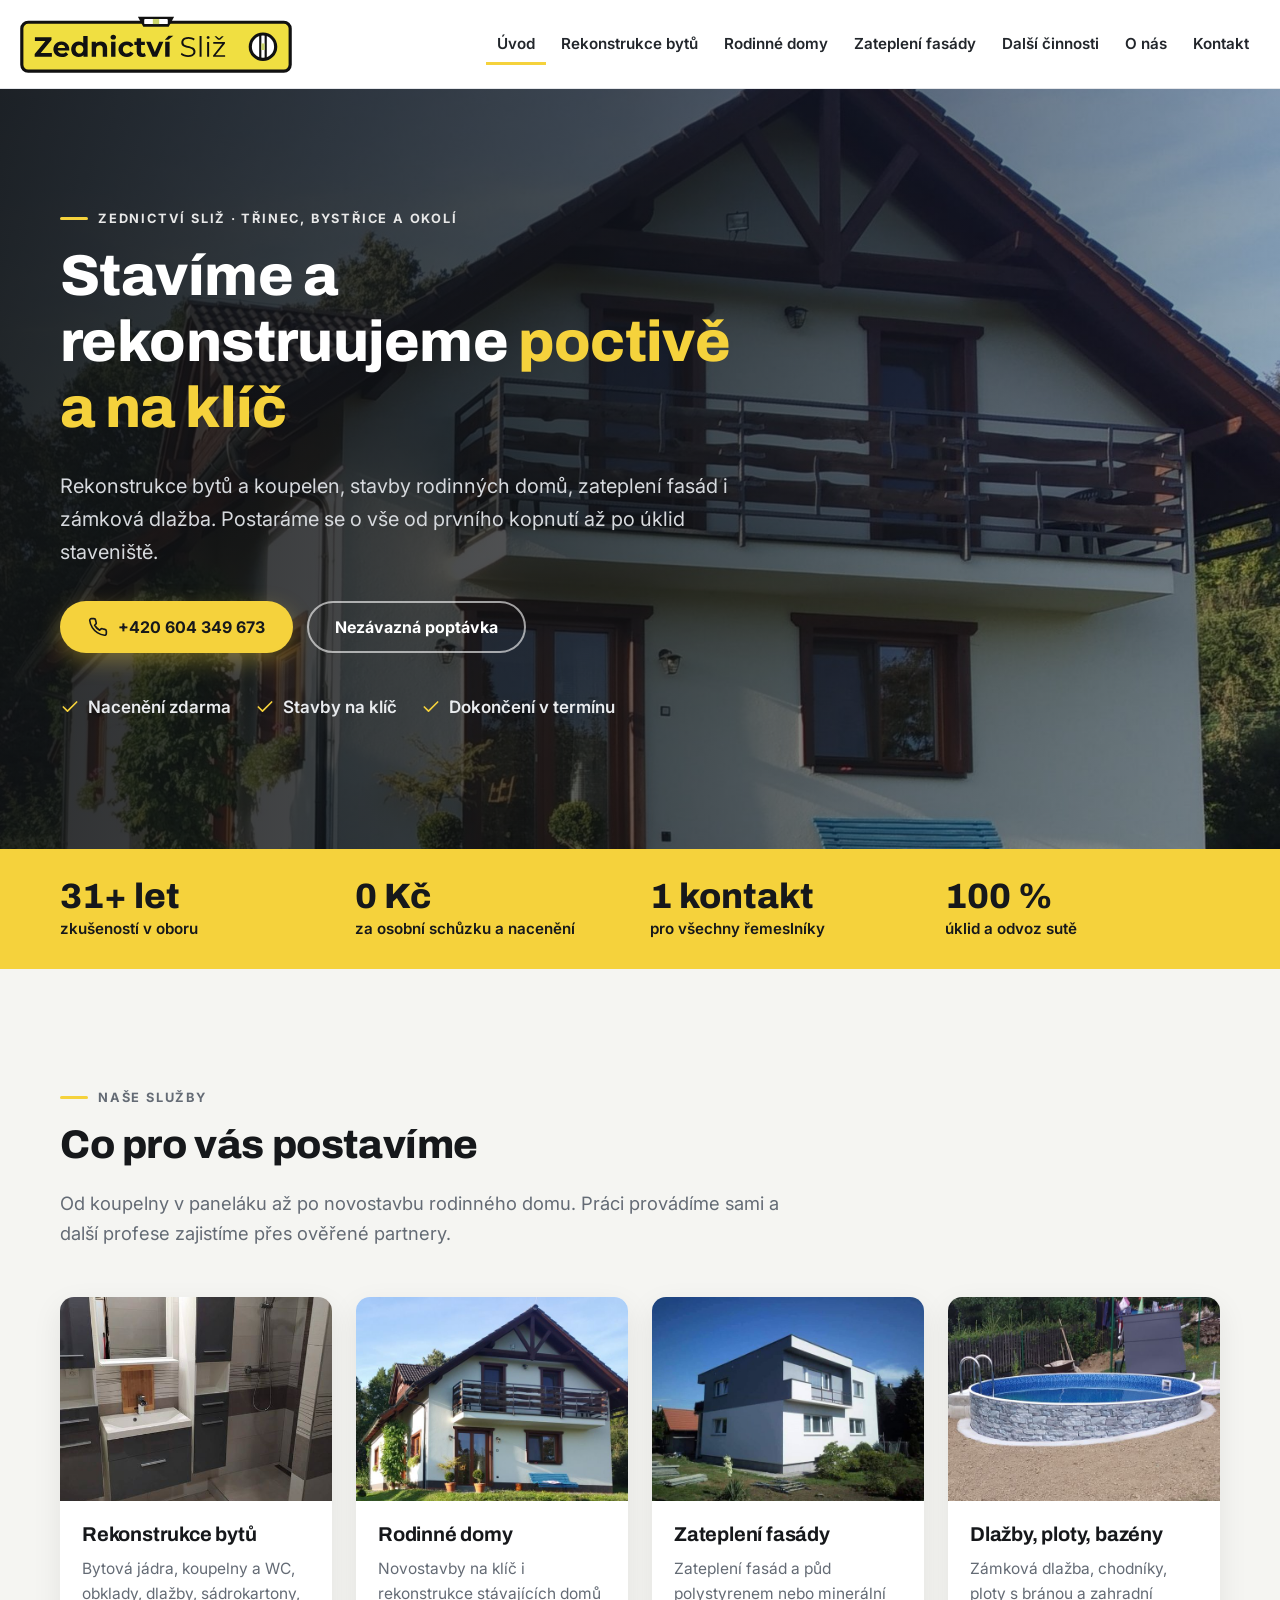
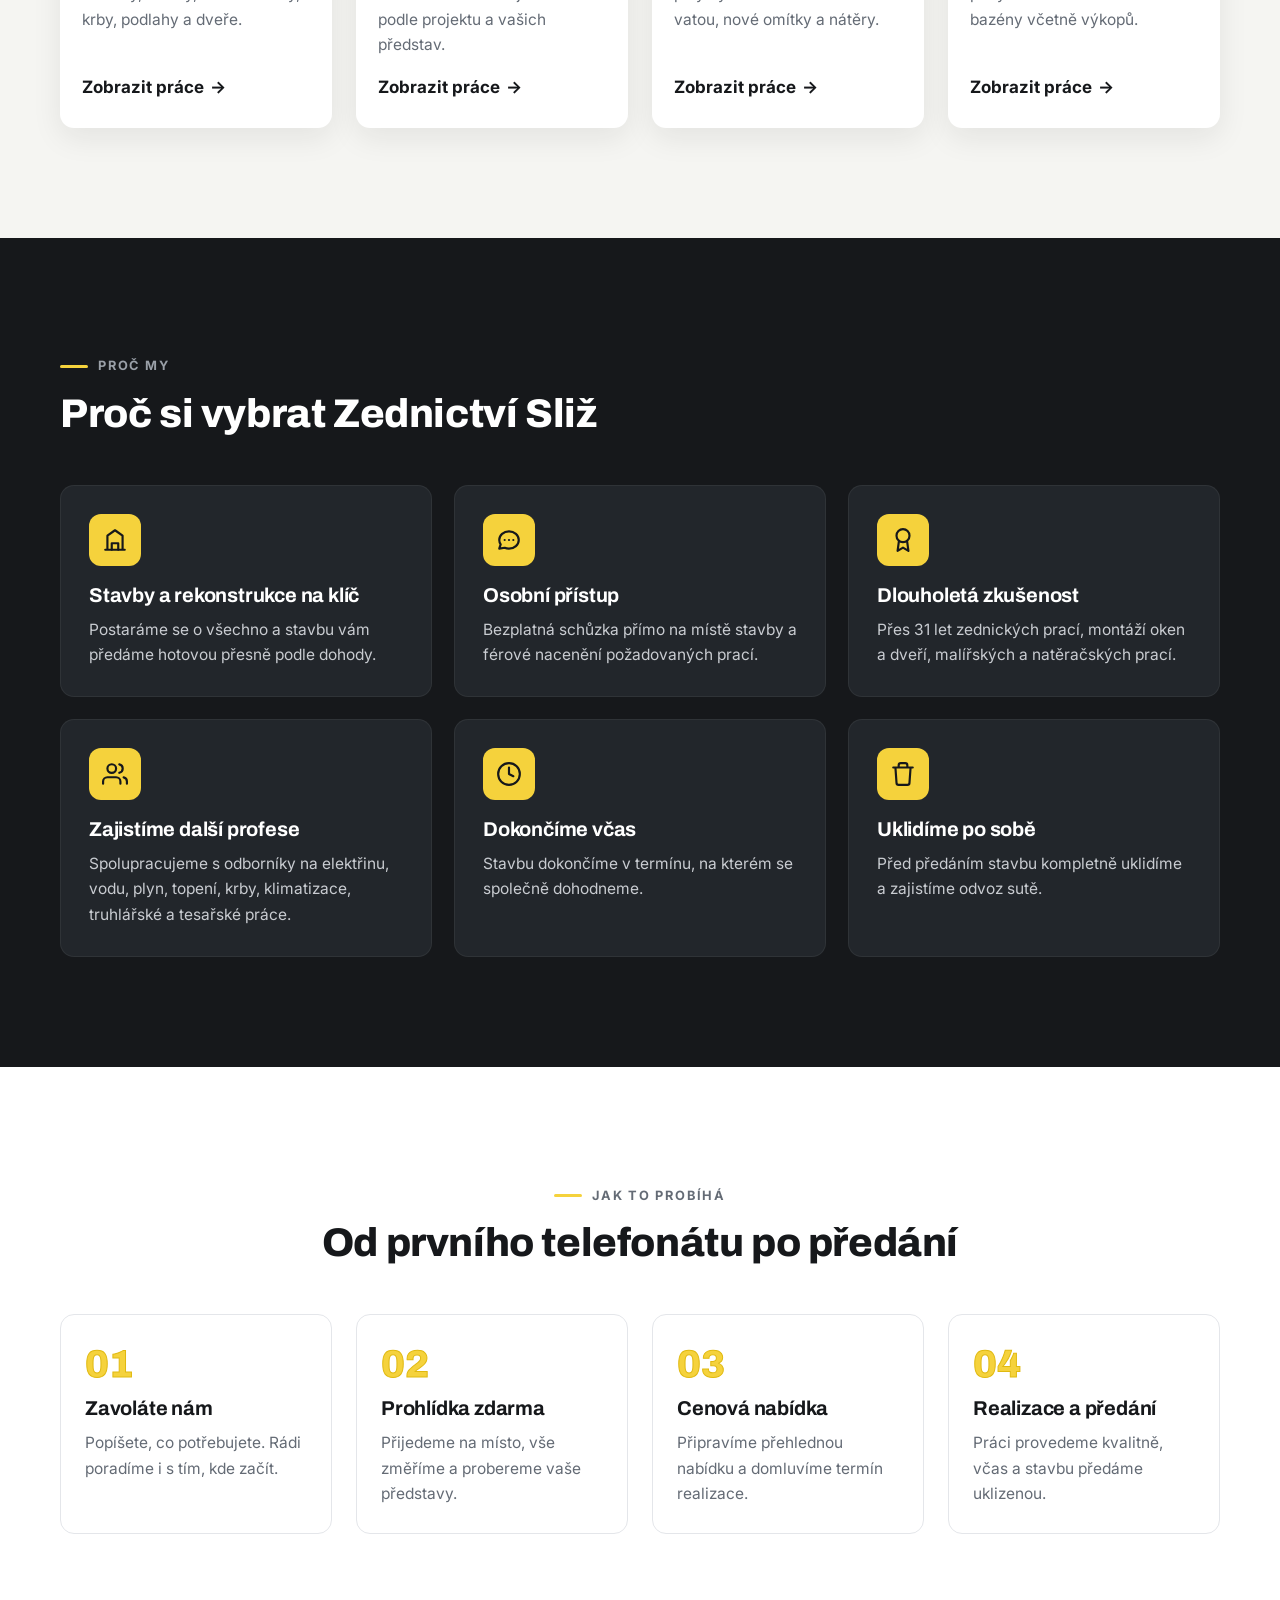
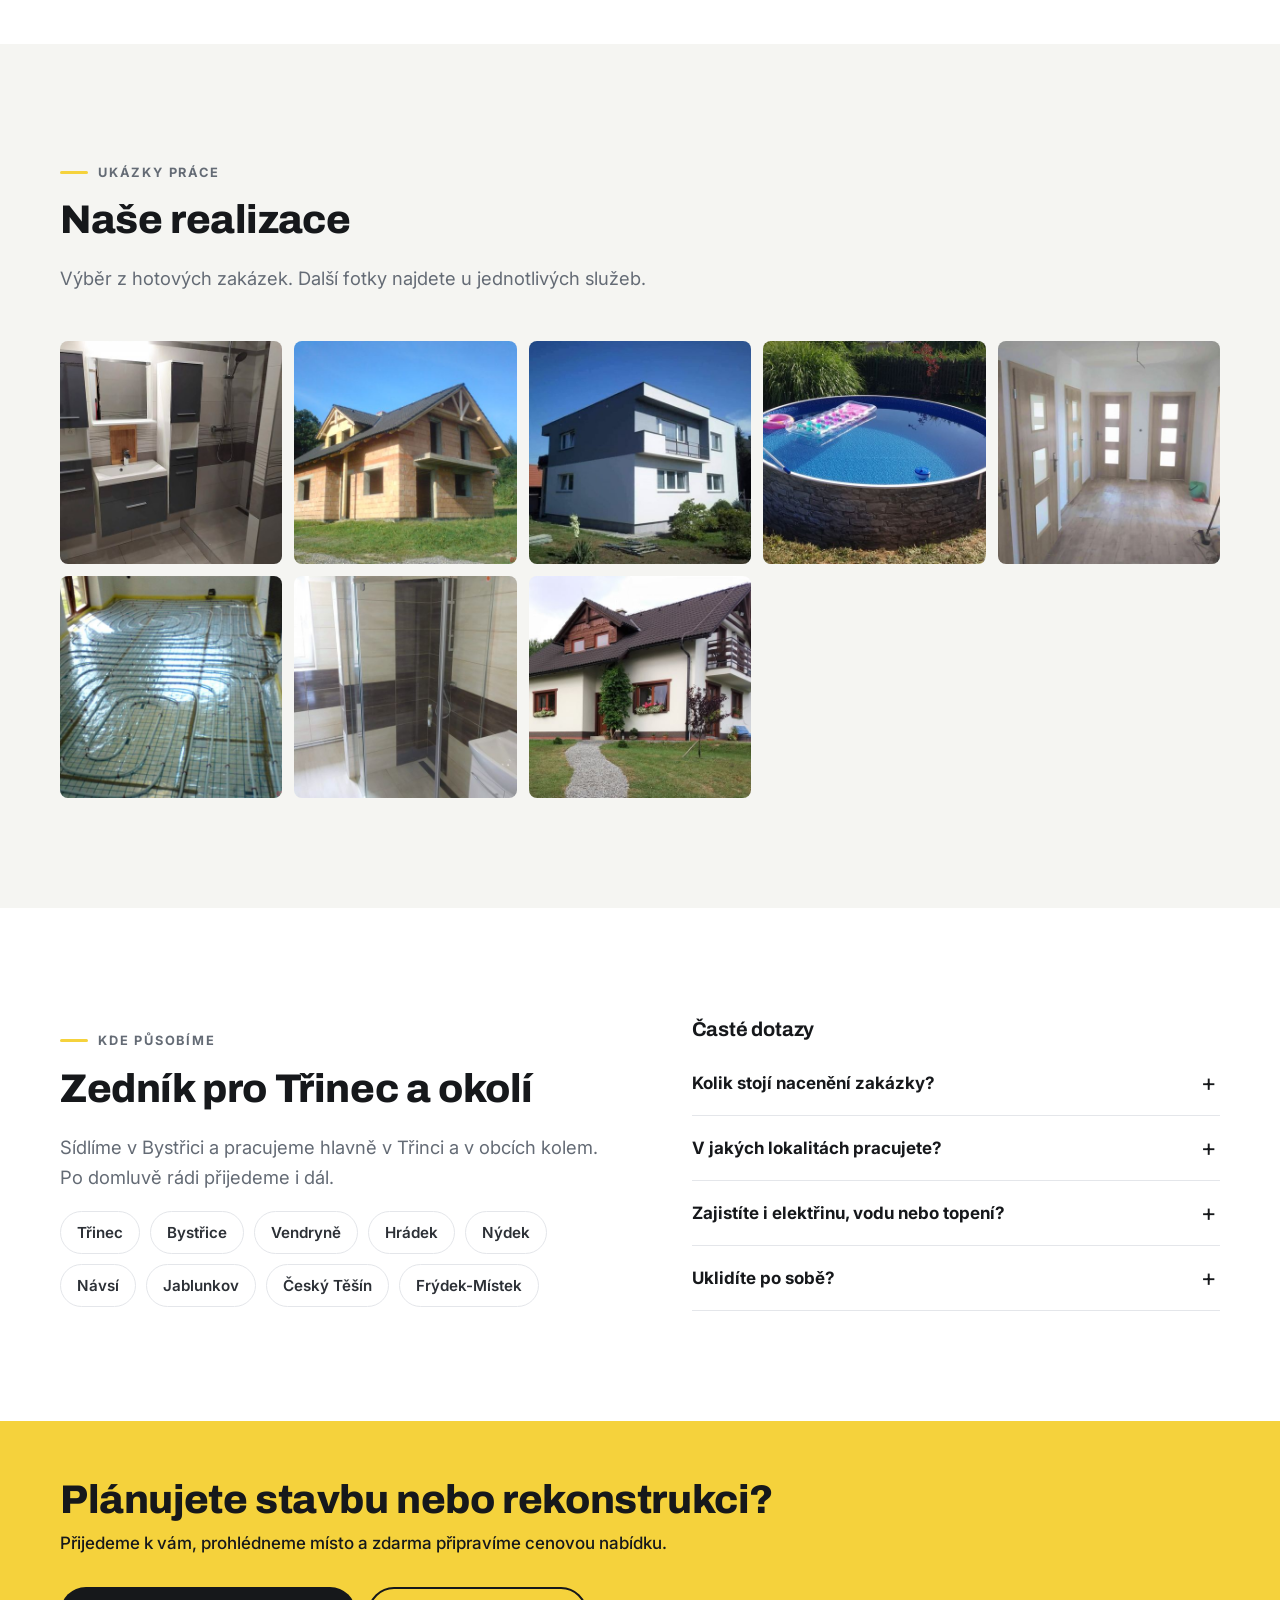
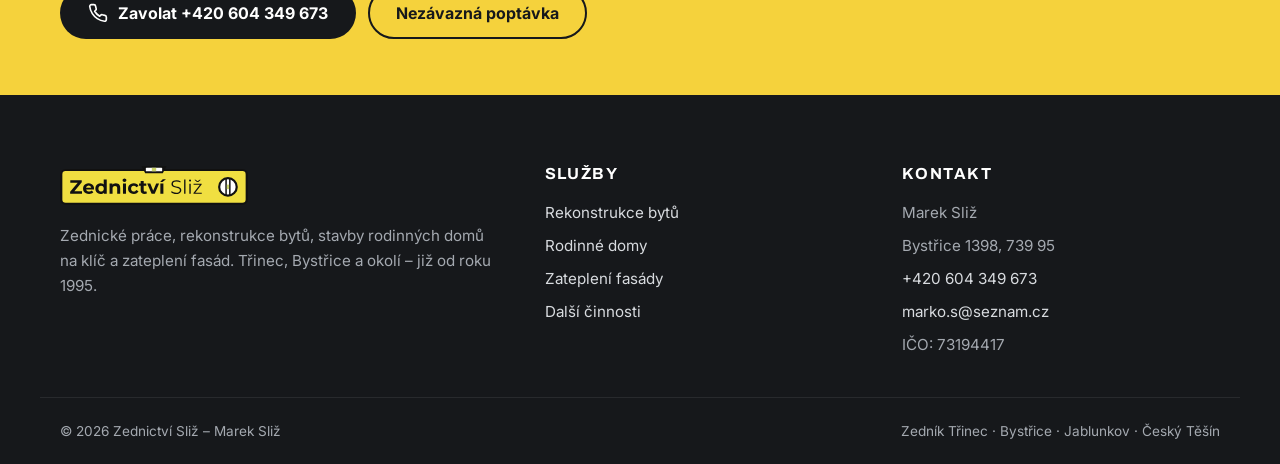
==== index.html @ ca290277 "Nový web Zednictví Sliž" ====
<!doctype html>
<html lang="cs" class="no-js">
<head>
  <meta charset="utf-8">
  <meta name="viewport" content="width=device-width, initial-scale=1">
  <title>Zedník Třinec – rekonstrukce bytů, domy na klíč, zateplení | Zednictví Sliž</title>
  <meta name="description" content="Zednictví Sliž z Bystřice – zednické práce, rekonstrukce bytů a koupelen, stavby rodinných domů na klíč a zateplení fasád v Třinci a okolí. Přes 30 let praxe, nacenění zdarma.">
  <link rel="canonical" href="https://www.zedniktrinec.cz/">
  <meta name="theme-color" content="#16181b">

  <meta property="og:type" content="website">
  <meta property="og:locale" content="cs_CZ">
  <meta property="og:site_name" content="Zednictví Sliž">
  <meta property="og:title" content="Zedník Třinec – rekonstrukce bytů, domy na klíč, zateplení | Zednictví Sliž">
  <meta property="og:description" content="Zednictví Sliž z Bystřice – zednické práce, rekonstrukce bytů a koupelen, stavby rodinných domů na klíč a zateplení fasád v Třinci a okolí. Přes 30 let praxe, nacenění zdarma.">
  <meta property="og:url" content="https://www.zedniktrinec.cz/">
  <meta property="og:image" content="https://www.zedniktrinec.cz/img/og-image.jpg">
  <meta name="twitter:card" content="summary_large_image">

  <link rel="icon" href="img/favicon.svg" type="image/svg+xml">
  <link rel="apple-touch-icon" href="img/apple-touch-icon.png">
  <link rel="preconnect" href="https://fonts.googleapis.com">
  <link rel="preconnect" href="https://fonts.gstatic.com" crossorigin>
  <link rel="stylesheet" href="https://fonts.googleapis.com/css2?family=Archivo:wght@700;800&family=Inter:wght@400;500;600;700&display=swap">
  <link rel="stylesheet" href="css/style.css">
  <script type="application/ld+json">{"@context": "https://schema.org", "@type": "HomeAndConstructionBusiness", "@id": "https://www.zedniktrinec.cz/#firma", "name": "Zednictví Sliž", "description": "Zednické práce, rekonstrukce bytů a koupelen, stavby rodinných domů na klíč a zateplení fasád – Třinec, Bystřice a okolí.", "url": "https://www.zedniktrinec.cz/", "logo": "https://www.zedniktrinec.cz/img/logo.png", "image": "https://www.zedniktrinec.cz/img/og-image.jpg", "telephone": "+420604349673", "email": "marko.s@seznam.cz", "founder": {"@type": "Person", "name": "Marek Sliž"}, "foundingDate": "1995", "taxID": "73194417", "address": {"@type": "PostalAddress", "streetAddress": "Bystřice 1398", "addressLocality": "Bystřice", "postalCode": "739 95", "addressRegion": "Moravskoslezský kraj", "addressCountry": "CZ"}, "areaServed": ["Třinec", "Bystřice", "Vendryně", "Hrádek", "Nýdek", "Návsí", "Jablunkov", "Český Těšín", "Frýdek-Místek"]}</script>
  <script type="application/ld+json">{"@context": "https://schema.org", "@type": "FAQPage", "mainEntity": [{"@type": "Question", "name": "Kolik stojí nacenění zakázky?", "acceptedAnswer": {"@type": "Answer", "text": "Nic. Přijedeme k vám, prohlédneme místo stavby, probereme vaše představy a připravíme cenovou nabídku zdarma a nezávazně."}}, {"@type": "Question", "name": "V jakých lokalitách pracujete?", "acceptedAnswer": {"@type": "Answer", "text": "Nejčastěji v Třinci, Bystřici a okolních obcích – Vendryně, Hrádek, Nýdek, Návsí, Jablunkov, Český Těšín a dále v okrese Frýdek-Místek."}}, {"@type": "Question", "name": "Zajistíte i elektřinu, vodu nebo topení?", "acceptedAnswer": {"@type": "Answer", "text": "Ano. Dlouhodobě spolupracujeme s ověřenými elektrikáři, instalatéry, topenáři, odborníky na krby a klimatizace, truhláři i tesaři, takže se o koordinaci profesí nemusíte starat."}}, {"@type": "Question", "name": "Uklidíte po sobě?", "acceptedAnswer": {"@type": "Answer", "text": "Samozřejmě. Před předáním stavbu kompletně uklidíme a zajistíme odvoz sutě."}}]}</script>
</head><body>
  <a class="skip-link" href="#obsah">Přeskočit na obsah</a>
  <header class="site-header">
    <div class="container header-inner">
      <a class="logo" href="index.html" aria-label="Zednictví Sliž – úvodní stránka">
        <img src="img/logo.svg" alt="Zednictví Sliž" width="300" height="64">
      </a>
      <nav class="nav" id="menu" aria-label="Hlavní menu">
        <a href="index.html" aria-current="page">Úvod</a>
        <a href="rekonstrukce-bytu.html">Rekonstrukce bytů</a>
        <a href="rodinne-domy.html">Rodinné domy</a>
        <a href="zatepleni-fasady.html">Zateplení fasády</a>
        <a href="dalsi-cinnosti.html">Další činnosti</a>
        <a href="o-nas.html">O nás</a>
        <a href="kontakt.html">Kontakt</a>
        <a class="btn btn--primary nav-cta-mobile" href="tel:+420604349673"><svg viewBox="0 0 24 24" fill="none" stroke="currentColor" stroke-width="2" stroke-linecap="round" stroke-linejoin="round" aria-hidden="true"><path d="M22 16.9v3a2 2 0 0 1-2.2 2 19.8 19.8 0 0 1-8.6-3.1 19.5 19.5 0 0 1-6-6A19.8 19.8 0 0 1 2.1 4.2 2 2 0 0 1 4.1 2h3a2 2 0 0 1 2 1.7c.1 1 .4 1.9.7 2.8a2 2 0 0 1-.5 2.1L8 9.9a16 16 0 0 0 6 6l1.3-1.3a2 2 0 0 1 2.1-.4c.9.3 1.8.6 2.8.7a2 2 0 0 1 1.7 2z"/></svg> +420 604 349 673</a>
      </nav>
      <a class="btn btn--primary header-cta" href="tel:+420604349673"><svg viewBox="0 0 24 24" fill="none" stroke="currentColor" stroke-width="2" stroke-linecap="round" stroke-linejoin="round" aria-hidden="true"><path d="M22 16.9v3a2 2 0 0 1-2.2 2 19.8 19.8 0 0 1-8.6-3.1 19.5 19.5 0 0 1-6-6A19.8 19.8 0 0 1 2.1 4.2 2 2 0 0 1 4.1 2h3a2 2 0 0 1 2 1.7c.1 1 .4 1.9.7 2.8a2 2 0 0 1-.5 2.1L8 9.9a16 16 0 0 0 6 6l1.3-1.3a2 2 0 0 1 2.1-.4c.9.3 1.8.6 2.8.7a2 2 0 0 1 1.7 2z"/></svg> +420 604 349 673</a>
      <button class="nav-toggle" aria-label="Otevřít menu" aria-controls="menu" aria-expanded="false"><span></span></button>
    </div>
  </header>
  <main id="obsah">
    <section class="hero">
      <div class="hero__bg"><img src="img/uvod-rodinny-dum.jpg" alt="Rodinný dům postavený Zednictvím Sliž" width="1600" height="1200" fetchpriority="high"></div>
      <div class="hero__content">
        <span class="eyebrow">Zednictví Sliž · Třinec, Bystřice a okolí</span>
        <h1>Stavíme a rekonstruujeme <mark>poctivě a na klíč</mark></h1>
        <p class="lead">Rekonstrukce bytů a koupelen, stavby rodinných domů, zateplení fasád i zámková dlažba. Postaráme se o vše od prvního kopnutí až po úklid staveniště.</p>
        <div class="hero__actions">
          <a class="btn btn--primary" href="tel:+420604349673"><svg viewBox="0 0 24 24" fill="none" stroke="currentColor" stroke-width="2" stroke-linecap="round" stroke-linejoin="round" aria-hidden="true"><path d="M22 16.9v3a2 2 0 0 1-2.2 2 19.8 19.8 0 0 1-8.6-3.1 19.5 19.5 0 0 1-6-6A19.8 19.8 0 0 1 2.1 4.2 2 2 0 0 1 4.1 2h3a2 2 0 0 1 2 1.7c.1 1 .4 1.9.7 2.8a2 2 0 0 1-.5 2.1L8 9.9a16 16 0 0 0 6 6l1.3-1.3a2 2 0 0 1 2.1-.4c.9.3 1.8.6 2.8.7a2 2 0 0 1 1.7 2z"/></svg> +420 604 349 673</a>
          <a class="btn btn--ghost" href="kontakt.html#poptavka">Nezávazná poptávka</a>
        </div>
        <ul class="hero__badges">
          <li><svg viewBox="0 0 24 24" fill="none" stroke="currentColor" stroke-width="2" stroke-linecap="round" stroke-linejoin="round" aria-hidden="true"><path d="M20 6L9 17l-5-5"/></svg> Nacenění zdarma</li>
          <li><svg viewBox="0 0 24 24" fill="none" stroke="currentColor" stroke-width="2" stroke-linecap="round" stroke-linejoin="round" aria-hidden="true"><path d="M20 6L9 17l-5-5"/></svg> Stavby na klíč</li>
          <li><svg viewBox="0 0 24 24" fill="none" stroke="currentColor" stroke-width="2" stroke-linecap="round" stroke-linejoin="round" aria-hidden="true"><path d="M20 6L9 17l-5-5"/></svg> Dokončení v termínu</li>
        </ul>
      </div>
    </section>

    <section class="stats" aria-label="Zednictví Sliž v číslech">
      <div class="container stats__grid">
        <div class="stat"><strong><span data-praxe>31</span>+ let</strong><span>zkušeností v oboru</span></div>
        <div class="stat"><strong>0 Kč</strong><span>za osobní schůzku a nacenění</span></div>
        <div class="stat"><strong>1 kontakt</strong><span>pro všechny řemeslníky</span></div>
        <div class="stat"><strong>100 %</strong><span>úklid a odvoz sutě</span></div>
      </div>
    </section>

    <section class="section section--soft" id="sluzby">
      <div class="container">
        <div class="section-head reveal">
          <span class="eyebrow">Naše služby</span>
          <h2>Co pro vás postavíme</h2>
          <p class="lead">Od koupelny v paneláku až po novostavbu rodinného domu. Práci provádíme sami a další profese zajistíme přes ověřené partnery.</p>
        </div>
        <div class="cards">
          <a class="card reveal" href="rekonstrukce-bytu.html">
            <div class="card__img"><img src="img/nahled/koupelna-wc-04.jpg" alt="Rekonstrukce koupelny s obklady a sprchovým koutem" width="479" height="640" loading="lazy"></div>
            <div class="card__body">
              <h3>Rekonstrukce bytů</h3>
              <p>Bytová jádra, koupelny a WC, obklady, dlažby, sádrokartony, krby, podlahy a dveře.</p>
              <span class="card__link">Zobrazit práce</span>
            </div>
          </a>
          <a class="card reveal" href="rodinne-domy.html">
            <div class="card__img"><img src="img/nahled/hruba-stavba-19.jpg" alt="Hrubá stavba rodinného domu" width="640" height="480" loading="lazy"></div>
            <div class="card__body">
              <h3>Rodinné domy</h3>
              <p>Novostavby na klíč i rekonstrukce stávajících domů podle projektu a vašich představ.</p>
              <span class="card__link">Zobrazit práce</span>
            </div>
          </a>
          <a class="card reveal" href="zatepleni-fasady.html">
            <div class="card__img"><img src="img/nahled/zatepleni-fasady-08.jpg" alt="Zateplený rodinný dům s novou fasádou" width="640" height="480" loading="lazy"></div>
            <div class="card__body">
              <h3>Zateplení fasády</h3>
              <p>Zateplení fasád a půd polystyrenem nebo minerální vatou, nové omítky a nátěry.</p>
              <span class="card__link">Zobrazit práce</span>
            </div>
          </a>
          <a class="card reveal" href="dalsi-cinnosti.html">
            <div class="card__img"><img src="img/nahled/bazen-09.jpg" alt="Zapuštěný zahradní bazén" width="640" height="480" loading="lazy"></div>
            <div class="card__body">
              <h3>Dlažby, ploty, bazény</h3>
              <p>Zámková dlažba, chodníky, ploty s bránou a zahradní bazény včetně výkopů.</p>
              <span class="card__link">Zobrazit práce</span>
            </div>
          </a>
        </div>
      </div>
    </section>

    <section class="section section--dark">
      <div class="container">
        <div class="section-head reveal">
          <span class="eyebrow">Proč my</span>
          <h2>Proč si vybrat Zednictví Sliž</h2>
        </div>
        <div class="features">
          <div class="feature reveal">
            <div class="feature__icon"><svg viewBox="0 0 24 24" fill="none" stroke="currentColor" stroke-width="2" stroke-linecap="round" stroke-linejoin="round" aria-hidden="true"><path d="M3 21h18M5 21V8l7-5 7 5v13"/><path d="M9 21v-6h6v6"/></svg></div>
            <h3>Stavby a rekonstrukce na klíč</h3>
            <p>Postaráme se o všechno a stavbu vám předáme hotovou přesně podle dohody.</p>
          </div>
          <div class="feature reveal">
            <div class="feature__icon"><svg viewBox="0 0 24 24" fill="none" stroke="currentColor" stroke-width="2" stroke-linecap="round" stroke-linejoin="round" aria-hidden="true"><path d="M8 12h.01M12 12h.01M16 12h.01"/><path d="M21 12c0 4.4-4 8-9 8a9.8 9.8 0 0 1-4-.8L3 20l1.3-3.9A7.5 7.5 0 0 1 3 12c0-4.4 4-8 9-8s9 3.6 9 8z"/></svg></div>
            <h3>Osobní přístup</h3>
            <p>Bezplatná schůzka přímo na místě stavby a férové nacenění požadovaných prací.</p>
          </div>
          <div class="feature reveal">
            <div class="feature__icon"><svg viewBox="0 0 24 24" fill="none" stroke="currentColor" stroke-width="2" stroke-linecap="round" stroke-linejoin="round" aria-hidden="true"><circle cx="12" cy="8" r="6"/><path d="M8.2 13.2L7 22l5-3 5 3-1.2-8.8"/></svg></div>
            <h3>Dlouholetá zkušenost</h3>
            <p>Přes <span data-praxe>31</span> let zednických prací, montáží oken a dveří, malířských a natěračských prací.</p>
          </div>
          <div class="feature reveal">
            <div class="feature__icon"><svg viewBox="0 0 24 24" fill="none" stroke="currentColor" stroke-width="2" stroke-linecap="round" stroke-linejoin="round" aria-hidden="true"><path d="M17 21v-2a4 4 0 0 0-4-4H5a4 4 0 0 0-4 4v2"/><circle cx="9" cy="7" r="4"/><path d="M23 21v-2a4 4 0 0 0-3-3.9M16 3.1a4 4 0 0 1 0 7.8"/></svg></div>
            <h3>Zajistíme další profese</h3>
            <p>Spolupracujeme s odborníky na elektřinu, vodu, plyn, topení, krby, klimatizace, truhlářské a tesařské práce.</p>
          </div>
          <div class="feature reveal">
            <div class="feature__icon"><svg viewBox="0 0 24 24" fill="none" stroke="currentColor" stroke-width="2" stroke-linecap="round" stroke-linejoin="round" aria-hidden="true"><circle cx="12" cy="12" r="10"/><path d="M12 6v6l4 2"/></svg></div>
            <h3>Dokončíme včas</h3>
            <p>Stavbu dokončíme v termínu, na kterém se společně dohodneme.</p>
          </div>
          <div class="feature reveal">
            <div class="feature__icon"><svg viewBox="0 0 24 24" fill="none" stroke="currentColor" stroke-width="2" stroke-linecap="round" stroke-linejoin="round" aria-hidden="true"><path d="M3 6h18M8 6V4a2 2 0 0 1 2-2h4a2 2 0 0 1 2 2v2M19 6l-1 14a2 2 0 0 1-2 2H8a2 2 0 0 1-2-2L5 6"/></svg></div>
            <h3>Uklidíme po sobě</h3>
            <p>Před předáním stavbu kompletně uklidíme a zajistíme odvoz sutě.</p>
          </div>
        </div>
      </div>
    </section>

    <section class="section">
      <div class="container">
        <div class="section-head section-head--center reveal">
          <span class="eyebrow">Jak to probíhá</span>
          <h2>Od prvního telefonátu po předání</h2>
        </div>
        <ol class="steps">
          <li class="step reveal"><h3>Zavoláte nám</h3><p>Popíšete, co potřebujete. Rádi poradíme i s tím, kde začít.</p></li>
          <li class="step reveal"><h3>Prohlídka zdarma</h3><p>Přijedeme na místo, vše změříme a probereme vaše představy.</p></li>
          <li class="step reveal"><h3>Cenová nabídka</h3><p>Připravíme přehlednou nabídku a domluvíme termín realizace.</p></li>
          <li class="step reveal"><h3>Realizace a předání</h3><p>Práci provedeme kvalitně, včas a stavbu předáme uklizenou.</p></li>
        </ol>
      </div>
    </section>

    <section class="section section--soft">
      <div class="container">
        <div class="section-head reveal">
          <span class="eyebrow">Ukázky práce</span>
          <h2>Naše realizace</h2>
          <p class="lead">Výběr z hotových zakázek. Další fotky najdete u jednotlivých služeb.</p>
        </div>
        <div class="gallery reveal">
          <a href="img/koupelna-wc-04.jpg"><img src="img/nahled/koupelna-wc-04.jpg" alt="Ukázka realizace Zednictví Sliž – foto 1" width="479" height="640" loading="lazy" decoding="async"></a>
          <a href="img/hruba-stavba-15.jpg"><img src="img/nahled/hruba-stavba-15.jpg" alt="Ukázka realizace Zednictví Sliž – foto 2" width="640" height="480" loading="lazy" decoding="async"></a>
          <a href="img/zatepleni-fasady-08.jpg"><img src="img/nahled/zatepleni-fasady-08.jpg" alt="Ukázka realizace Zednictví Sliž – foto 3" width="640" height="480" loading="lazy" decoding="async"></a>
          <a href="img/bazen-10.jpg"><img src="img/nahled/bazen-10.jpg" alt="Ukázka realizace Zednictví Sliž – foto 4" width="640" height="480" loading="lazy" decoding="async"></a>
          <a href="img/dvere-podlahy-03.jpg"><img src="img/nahled/dvere-podlahy-03.jpg" alt="Ukázka realizace Zednictví Sliž – foto 5" width="480" height="640" loading="lazy" decoding="async"></a>
          <a href="img/interier-03.jpg"><img src="img/nahled/interier-03.jpg" alt="Ukázka realizace Zednictví Sliž – foto 6" width="640" height="480" loading="lazy" decoding="async"></a>
          <a href="img/koupelna-wc-20.jpg"><img src="img/nahled/koupelna-wc-20.jpg" alt="Ukázka realizace Zednictví Sliž – foto 7" width="480" height="640" loading="lazy" decoding="async"></a>
          <a href="img/hruba-stavba-17.jpg"><img src="img/nahled/hruba-stavba-17.jpg" alt="Ukázka realizace Zednictví Sliž – foto 8" width="640" height="480" loading="lazy" decoding="async"></a>
        </div>
      </div>
    </section>

    <section class="section">
      <div class="container split">
        <div class="reveal">
          <span class="eyebrow">Kde působíme</span>
          <h2>Zedník pro Třinec a okolí</h2>
          <p class="lead">Sídlíme v Bystřici a pracujeme hlavně v Třinci a v obcích kolem. Po domluvě rádi přijedeme i dál.</p>
          <ul class="tags">
            <li>Třinec</li><li>Bystřice</li><li>Vendryně</li><li>Hrádek</li><li>Nýdek</li>
            <li>Návsí</li><li>Jablunkov</li><li>Český Těšín</li><li>Frýdek-Místek</li>
          </ul>
        </div>
        <div class="reveal">
          <h3>Časté dotazy</h3>
          <details class="faq reveal">
            <summary>Kolik stojí nacenění zakázky?</summary>
            <p>Nic. Přijedeme k vám, prohlédneme místo stavby, probereme vaše představy a připravíme cenovou nabídku zdarma a nezávazně.</p>
          </details>
          <details class="faq reveal">
            <summary>V jakých lokalitách pracujete?</summary>
            <p>Nejčastěji v Třinci, Bystřici a okolních obcích – Vendryně, Hrádek, Nýdek, Návsí, Jablunkov, Český Těšín a dále v okrese Frýdek-Místek.</p>
          </details>
          <details class="faq reveal">
            <summary>Zajistíte i elektřinu, vodu nebo topení?</summary>
            <p>Ano. Dlouhodobě spolupracujeme s ověřenými elektrikáři, instalatéry, topenáři, odborníky na krby a klimatizace, truhláři i tesaři, takže se o koordinaci profesí nemusíte starat.</p>
          </details>
          <details class="faq reveal">
            <summary>Uklidíte po sobě?</summary>
            <p>Samozřejmě. Před předáním stavbu kompletně uklidíme a zajistíme odvoz sutě.</p>
          </details>
        </div>
      </div>
    </section>

    <section class="cta-band">
      <div class="container cta-band__inner">
        <div>
          <h2>Plánujete stavbu nebo rekonstrukci?</h2>
          <p>Přijedeme k vám, prohlédneme místo a zdarma připravíme cenovou nabídku.</p>
        </div>
        <div class="cta-band__actions">
          <a class="btn btn--dark" href="tel:+420604349673"><svg viewBox="0 0 24 24" fill="none" stroke="currentColor" stroke-width="2" stroke-linecap="round" stroke-linejoin="round" aria-hidden="true"><path d="M22 16.9v3a2 2 0 0 1-2.2 2 19.8 19.8 0 0 1-8.6-3.1 19.5 19.5 0 0 1-6-6A19.8 19.8 0 0 1 2.1 4.2 2 2 0 0 1 4.1 2h3a2 2 0 0 1 2 1.7c.1 1 .4 1.9.7 2.8a2 2 0 0 1-.5 2.1L8 9.9a16 16 0 0 0 6 6l1.3-1.3a2 2 0 0 1 2.1-.4c.9.3 1.8.6 2.8.7a2 2 0 0 1 1.7 2z"/></svg> Zavolat +420 604 349 673</a>
          <a class="btn btn--outline" href="kontakt.html#poptavka">Nezávazná poptávka</a>
        </div>
      </div>
    </section>
  </main>

  <footer class="site-footer">
    <div class="container footer-grid">
      <div>
        <img class="footer-logo" src="img/logo.svg" alt="Zednictví Sliž" width="300" height="64" loading="lazy">
        <p>Zednické práce, rekonstrukce bytů, stavby rodinných domů na klíč a zateplení fasád. Třinec, Bystřice a okolí – již od roku 1995.</p>
      </div>
      <div>
        <h3>Služby</h3>
        <ul>
            <li><a href="rekonstrukce-bytu.html">Rekonstrukce bytů</a></li>
            <li><a href="rodinne-domy.html">Rodinné domy</a></li>
            <li><a href="zatepleni-fasady.html">Zateplení fasády</a></li>
            <li><a href="dalsi-cinnosti.html">Další činnosti</a></li>
        </ul>
      </div>
      <div>
        <h3>Kontakt</h3>
        <ul>
          <li>Marek Sliž</li>
          <li>Bystřice 1398, 739 95</li>
          <li><a href="tel:+420604349673">+420 604 349 673</a></li>
          <li><a href="mailto:marko.s@seznam.cz">marko.s@seznam.cz</a></li>
          <li>IČO: 73194417</li>
        </ul>
      </div>
    </div>
    <div class="container footer-bottom">
      <span>© <span data-year>2026</span> Zednictví Sliž – Marek Sliž</span>
      <span>Zedník Třinec · Bystřice · Jablunkov · Český Těšín</span>
    </div>
  </footer>

  <div class="call-bar">
    <a href="tel:+420604349673"><svg viewBox="0 0 24 24" fill="none" stroke="currentColor" stroke-width="2" stroke-linecap="round" stroke-linejoin="round" aria-hidden="true"><path d="M22 16.9v3a2 2 0 0 1-2.2 2 19.8 19.8 0 0 1-8.6-3.1 19.5 19.5 0 0 1-6-6A19.8 19.8 0 0 1 2.1 4.2 2 2 0 0 1 4.1 2h3a2 2 0 0 1 2 1.7c.1 1 .4 1.9.7 2.8a2 2 0 0 1-.5 2.1L8 9.9a16 16 0 0 0 6 6l1.3-1.3a2 2 0 0 1 2.1-.4c.9.3 1.8.6 2.8.7a2 2 0 0 1 1.7 2z"/></svg> Zavolat</a>
    <a href="kontakt.html#poptavka"><svg viewBox="0 0 24 24" fill="none" stroke="currentColor" stroke-width="2" stroke-linecap="round" stroke-linejoin="round" aria-hidden="true"><rect x="2" y="4" width="20" height="16" rx="2"/><path d="M22 7l-10 6L2 7"/></svg> Poptávka</a>
  </div>

  <script src="js/main.js" defer></script>
</body>
</html>
---- css/style.css ----
/* ==========================================================================
   Zednictví Sliž – hlavní styly
   ========================================================================== */

:root {
  --yellow: #f5d23c;
  --yellow-dark: #e0b90f;
  --ink: #16181b;
  --ink-2: #22262b;
  --text: #2c3036;
  --muted: #646b75;
  --line: #e4e6ea;
  --bg: #ffffff;
  --bg-soft: #f5f5f2;
  --radius: 14px;
  --radius-sm: 8px;
  --shadow: 0 10px 30px rgba(22, 24, 27, .08);
  --shadow-lg: 0 20px 50px rgba(22, 24, 27, .16);
  --container: 1200px;
  --header-h: 88px;
  --font: "Inter", system-ui, -apple-system, "Segoe UI", Roboto, sans-serif;
  --font-head: "Archivo", "Inter", system-ui, sans-serif;
}

*, *::before, *::after { box-sizing: border-box; }

html { scroll-behavior: smooth; scroll-padding-top: calc(var(--header-h) + 12px); }

body {
  margin: 0;
  font-family: var(--font);
  font-size: 17px;
  line-height: 1.65;
  color: var(--text);
  background: var(--bg);
  -webkit-font-smoothing: antialiased;
}

img { max-width: 100%; height: auto; display: block; }
a { color: inherit; }
h1, h2, h3, h4 {
  font-family: var(--font-head);
  color: var(--ink);
  line-height: 1.15;
  margin: 0 0 .5em;
  letter-spacing: -.01em;
}
h1 { font-size: clamp(2.1rem, 5vw, 3.6rem); font-weight: 800; }
h2 { font-size: clamp(1.7rem, 3.4vw, 2.5rem); font-weight: 800; }
h3 { font-size: 1.25rem; font-weight: 700; }
p { margin: 0 0 1em; }

.container { width: 100%; max-width: var(--container); margin: 0 auto; padding: 0 20px; }
.section { padding: clamp(64px, 9vw, 110px) 0; }
.section--soft { background: var(--bg-soft); }
.section--dark { background: var(--ink); color: #c9ccd1; }
.section--dark h2, .section--dark h3 { color: #fff; }

.eyebrow {
  display: inline-flex; align-items: center; gap: 10px;
  font-size: .8rem; font-weight: 700; letter-spacing: .14em; text-transform: uppercase;
  color: var(--muted); margin-bottom: 14px;
}
.eyebrow::before { content: ""; width: 28px; height: 3px; background: var(--yellow); border-radius: 2px; }
.section--dark .eyebrow { color: #9aa0a8; }

.section-head { max-width: 720px; margin-bottom: 48px; }
.section-head--center { text-align: center; margin-left: auto; margin-right: auto; }
.section-head--center .eyebrow { justify-content: center; }
.lead { font-size: 1.15rem; color: var(--muted); }

.skip-link {
  position: absolute; left: -9999px; top: 0; background: var(--yellow); color: var(--ink);
  padding: 10px 16px; z-index: 1000; font-weight: 700;
}
.skip-link:focus { left: 10px; top: 10px; }

/* Buttons ----------------------------------------------------------------- */
.btn {
  display: inline-flex; align-items: center; justify-content: center; gap: 10px;
  padding: 14px 26px; border-radius: 999px; border: 2px solid transparent;
  font: 700 1rem/1 var(--font); text-decoration: none; cursor: pointer;
  transition: transform .15s ease, background .2s ease, box-shadow .2s ease, color .2s ease;
}
.btn svg { width: 20px; height: 20px; flex: none; }
.btn:hover { transform: translateY(-2px); }
.btn--primary { background: var(--yellow); color: var(--ink); box-shadow: 0 8px 22px rgba(245, 210, 60, .35); }
.btn--primary:hover { background: var(--yellow-dark); }
.btn--dark { background: var(--ink); color: #fff; }
.btn--dark:hover { background: #000; }
.btn--ghost { border-color: rgba(255, 255, 255, .6); color: #fff; }
.btn--ghost:hover { background: #fff; color: var(--ink); }
.btn--outline { border-color: var(--ink); color: var(--ink); }
.btn--outline:hover { background: var(--ink); color: #fff; }

/* Header ------------------------------------------------------------------ */
/* Hlavička je vždy čistě bílá – při scrollu se mění jen stín pod ní */
.site-header {
  position: sticky; top: 0; z-index: 100;
  background: #fff;
  border-bottom: 1px solid var(--line);
  transition: box-shadow .2s ease;
}
.site-header.is-scrolled { box-shadow: 0 4px 20px rgba(0, 0, 0, .06); }
.header-inner { display: flex; align-items: center; justify-content: space-between; height: var(--header-h); gap: 20px; }
.site-header .container { max-width: 1400px; }
.logo { flex: none; }
@media (min-width: 1181px) and (max-width: 1379px) { .header-cta { display: none; } }
.logo img { height: 58px; width: auto; }
@media (max-width: 600px) { .logo img { height: 46px; } }

.nav { display: flex; align-items: center; gap: 4px; }
.nav a {
  text-decoration: none; font-weight: 600; font-size: .95rem; color: var(--ink-2);
  padding: 8px 11px; border-radius: var(--radius-sm); transition: background .2s ease;
  white-space: nowrap;
}
.btn { white-space: nowrap; }
.nav a:hover { background: var(--bg-soft); }
.nav a[aria-current="page"] { box-shadow: inset 0 -3px 0 var(--yellow); border-radius: 0; }
.header-cta { padding: 11px 20px; font-size: .95rem; }

.nav-toggle {
  display: none; width: 46px; height: 46px; border: 0; border-radius: var(--radius-sm);
  background: var(--bg-soft); cursor: pointer; position: relative;
}
.nav-toggle span, .nav-toggle span::before, .nav-toggle span::after {
  position: absolute; left: 12px; width: 22px; height: 2px; background: var(--ink); content: "";
  transition: transform .25s ease, top .25s ease, opacity .2s ease;
}
.nav-toggle span { top: 22px; }
.nav-toggle span::before { top: -7px; left: 0; }
.nav-toggle span::after { top: 7px; left: 0; }
.nav-open .nav-toggle span { background: transparent; }
.nav-open .nav-toggle span::before { top: 0; transform: rotate(45deg); }
.nav-open .nav-toggle span::after { top: 0; transform: rotate(-45deg); }

@media (max-width: 1180px) {
  .nav-toggle { display: block; }
  .header-cta { display: none; }
  .nav {
    position: fixed; inset: var(--header-h) 0 auto 0; flex-direction: column; align-items: stretch;
    background: #fff; padding: 12px 20px 24px; border-bottom: 1px solid var(--line);
    box-shadow: var(--shadow); transform: translateY(-120%); visibility: hidden;
    transition: transform .3s ease, visibility .3s;
    max-height: calc(100vh - var(--header-h)); overflow-y: auto;
  }
  .nav a { padding: 14px 8px; font-size: 1.05rem; border-bottom: 1px solid var(--line); border-radius: 0; }
  .nav a[aria-current="page"] { box-shadow: inset 4px 0 0 var(--yellow); padding-left: 16px; }
  .nav .btn { margin-top: 16px; border-bottom: 0; }
  .nav-open .nav { transform: none; visibility: visible; }
}
@media (min-width: 1181px) { .nav .nav-cta-mobile { display: none; } }

/* Hero -------------------------------------------------------------------- */
.hero {
  position: relative; color: #fff; overflow: hidden;
  min-height: min(88vh, 760px); display: flex; align-items: center;
  background: var(--ink);
}
.hero__bg { position: absolute; inset: 0; }
.hero__bg img { width: 100%; height: 100%; object-fit: cover; }
.hero__bg::after {
  content: ""; position: absolute; inset: 0;
  background: linear-gradient(100deg, rgba(16, 18, 20, .92) 0%, rgba(16, 18, 20, .72) 45%, rgba(16, 18, 20, .25) 100%);
}
.hero__content { position: relative; padding: 90px 20px; max-width: var(--container); margin: 0 auto; width: 100%; }
.hero__content > * { max-width: 700px; }
.hero h1 { color: #fff; }
.hero h1 mark { background: none; color: var(--yellow); }
.hero p.lead { color: #d6d9dd; font-size: clamp(1.05rem, 2vw, 1.25rem); margin-bottom: 32px; }
.hero .eyebrow { color: #e8e8e8; }
.hero__actions { display: flex; flex-wrap: wrap; gap: 14px; }
.hero__badges { display: flex; flex-wrap: wrap; gap: 10px 24px; margin-top: 40px; padding: 0; list-style: none; font-weight: 600; color: #e9ebee; }
.hero__badges li { display: flex; align-items: center; gap: 8px; }
.hero__badges svg { width: 20px; height: 20px; color: var(--yellow); flex: none; }

/* Page hero (subpages) */
.page-hero { position: relative; color: #fff; background: var(--ink); overflow: hidden; }
.page-hero__bg { position: absolute; inset: 0; }
.page-hero__bg img { width: 100%; height: 100%; object-fit: cover; opacity: .38; }
.page-hero__bg::after { content: ""; position: absolute; inset: 0; background: linear-gradient(90deg, rgba(16, 18, 20, .9), rgba(16, 18, 20, .4)); }
.page-hero .container { position: relative; padding-top: clamp(60px, 9vw, 110px); padding-bottom: clamp(50px, 7vw, 90px); }
.page-hero h1 { color: #fff; max-width: 820px; }
.page-hero .lead { color: #d6d9dd; max-width: 680px; margin: 0; }
.breadcrumbs { display: flex; flex-wrap: wrap; gap: 8px; list-style: none; padding: 0; margin: 0 0 18px; font-size: .9rem; color: #aeb3ba; }
.breadcrumbs a { color: #fff; text-decoration: none; }
.breadcrumbs a:hover { color: var(--yellow); }
.breadcrumbs li + li::before { content: "/"; margin-right: 8px; opacity: .5; }

/* Stats strip */
.stats { background: var(--yellow); color: var(--ink); }
.stats__grid { display: grid; grid-template-columns: repeat(4, 1fr); gap: 20px; padding: 28px 20px; }
.stat { display: flex; flex-direction: column; }
.stat strong { font: 800 clamp(1.6rem, 3vw, 2.2rem)/1.1 var(--font-head); }
.stat > span { font-weight: 600; font-size: .95rem; }
@media (max-width: 760px) { .stats__grid { grid-template-columns: repeat(2, 1fr); } }

/* Services cards ---------------------------------------------------------- */
.cards { display: grid; grid-template-columns: repeat(4, 1fr); gap: 24px; }
@media (max-width: 1100px) { .cards { grid-template-columns: repeat(2, 1fr); } }
@media (max-width: 600px) { .cards { grid-template-columns: 1fr; } }
.card {
  display: flex; flex-direction: column; background: #fff; border-radius: var(--radius);
  overflow: hidden; box-shadow: var(--shadow); text-decoration: none;
  transition: transform .25s ease, box-shadow .25s ease;
}
.card:hover { transform: translateY(-6px); box-shadow: var(--shadow-lg); }
.card__img { aspect-ratio: 4 / 3; overflow: hidden; background: var(--line); }
.card__img img { width: 100%; height: 100%; object-fit: cover; transition: transform .5s ease; }
.card:hover .card__img img { transform: scale(1.06); }
.card__body { padding: 22px 22px 26px; display: flex; flex-direction: column; flex: 1; }
.card__body p { color: var(--muted); font-size: .97rem; flex: 1; }
.card__link { font-weight: 700; color: var(--ink); display: inline-flex; align-items: center; gap: 6px; }
.card__link::after { content: "→"; transition: transform .2s ease; }
.card:hover .card__link::after { transform: translateX(4px); }

/* Features ---------------------------------------------------------------- */
.features { display: grid; grid-template-columns: repeat(3, 1fr); gap: 22px; }
@media (max-width: 900px) { .features { grid-template-columns: repeat(2, 1fr); } }
@media (max-width: 580px) { .features { grid-template-columns: 1fr; } }
.feature {
  padding: 28px; border-radius: var(--radius); background: var(--ink-2);
  border: 1px solid rgba(255, 255, 255, .06);
}
.feature__icon {
  width: 52px; height: 52px; border-radius: 12px; background: var(--yellow); color: var(--ink);
  display: grid; place-items: center; margin-bottom: 18px;
}
.feature__icon svg { width: 26px; height: 26px; }
.feature p { margin: 0; font-size: .97rem; }

/* Process ----------------------------------------------------------------- */
.steps { display: grid; grid-template-columns: repeat(4, 1fr); gap: 24px; counter-reset: step; list-style: none; padding: 0; margin: 0; }
@media (max-width: 900px) { .steps { grid-template-columns: repeat(2, 1fr); } }
@media (max-width: 520px) { .steps { grid-template-columns: 1fr; } }
.step { position: relative; padding: 30px 24px 26px; background: #fff; border-radius: var(--radius); border: 1px solid var(--line); }
.step::before {
  counter-increment: step; content: counter(step, decimal-leading-zero);
  font: 800 2.4rem/1 var(--font-head); color: var(--yellow); display: block; margin-bottom: 14px;
  -webkit-text-stroke: 1px var(--yellow-dark);
}
.step p { color: var(--muted); margin: 0; font-size: .97rem; }

/* Split layout ------------------------------------------------------------ */
.split { display: grid; grid-template-columns: 1.05fr 1fr; gap: clamp(32px, 6vw, 80px); align-items: center; }
.split--reverse > :first-child { order: 2; }
@media (max-width: 900px) { .split { grid-template-columns: 1fr; } .split--reverse > :first-child { order: 0; } }
.split__media { position: relative; }
.split__media img { border-radius: var(--radius); box-shadow: var(--shadow-lg); width: 100%; aspect-ratio: 4 / 3; object-fit: cover; }
.split__media .badge {
  position: absolute; left: -14px; bottom: 26px; background: var(--yellow); color: var(--ink);
  padding: 16px 22px; border-radius: var(--radius-sm); font-weight: 700; box-shadow: var(--shadow);
}
.split__media .badge strong { display: block; font: 800 2rem/1 var(--font-head); }
@media (max-width: 600px) { .split__media .badge { left: 12px; } }

.checklist { list-style: none; padding: 0; margin: 0 0 1.5em; display: grid; gap: 12px; }
.checklist li { position: relative; padding-left: 36px; }
.checklist li::before {
  content: ""; position: absolute; left: 0; top: 3px; width: 24px; height: 24px; border-radius: 50%;
  background: var(--yellow) url("data:image/svg+xml,%3Csvg xmlns='http://www.w3.org/2000/svg' viewBox='0 0 24 24' fill='none' stroke='%2316181b' stroke-width='3' stroke-linecap='round' stroke-linejoin='round'%3E%3Cpath d='M5 12l5 5L19 8'/%3E%3C/svg%3E") center / 14px no-repeat;
}
.checklist--cols { grid-template-columns: repeat(2, 1fr); gap: 12px 32px; }
@media (max-width: 700px) { .checklist--cols { grid-template-columns: 1fr; } }

.tags { display: flex; flex-wrap: wrap; gap: 10px; list-style: none; padding: 0; margin: 0; }
.tags li { background: #fff; border: 1px solid var(--line); padding: 8px 16px; border-radius: 999px; font-weight: 600; font-size: .95rem; }

/* FAQ --------------------------------------------------------------------- */
.faq { border-bottom: 1px solid var(--line); }
.faq summary {
  cursor: pointer; list-style: none; padding: 18px 36px 18px 0; position: relative;
  font-weight: 700; color: var(--ink);
}
.faq summary::-webkit-details-marker { display: none; }
.faq summary::after {
  content: "+"; position: absolute; right: 4px; top: 50%; transform: translateY(-50%);
  font-size: 1.5rem; font-weight: 400; transition: transform .2s ease;
}
.faq[open] summary::after { transform: translateY(-50%) rotate(45deg); }
.faq p { color: var(--muted); margin: 0 0 18px; }

/* Gallery ----------------------------------------------------------------- */
.gallery-block + .gallery-block { margin-top: 70px; }
.gallery-block__head { display: flex; justify-content: space-between; align-items: end; gap: 20px; margin-bottom: 22px; flex-wrap: wrap; }
.gallery-block__head h2 { margin: 0; font-size: clamp(1.4rem, 2.6vw, 1.9rem); }
.gallery-block__head span { color: var(--muted); font-weight: 600; }
.gallery { display: grid; grid-template-columns: repeat(auto-fill, minmax(220px, 1fr)); gap: 12px; }
.gallery a { display: block; position: relative; aspect-ratio: 1; overflow: hidden; border-radius: var(--radius-sm); background: var(--line); }
.gallery img { width: 100%; height: 100%; object-fit: cover; transition: transform .4s ease, filter .3s ease; }
.gallery a::after {
  content: ""; position: absolute; inset: 0; background: rgba(22, 24, 27, .35) url("data:image/svg+xml,%3Csvg xmlns='http://www.w3.org/2000/svg' viewBox='0 0 24 24' fill='none' stroke='white' stroke-width='2' stroke-linecap='round'%3E%3Ccircle cx='11' cy='11' r='7'/%3E%3Cpath d='M21 21l-4.3-4.3M11 8v6M8 11h6'/%3E%3C/svg%3E") center / 40px no-repeat;
  opacity: 0; transition: opacity .25s ease;
}
.gallery a:hover img, .gallery a:focus-visible img { transform: scale(1.07); }
.gallery a:hover::after, .gallery a:focus-visible::after { opacity: 1; }
.gallery--hidden-more a:nth-child(n+13) { display: none; }
.gallery-more { margin-top: 20px; }
@media (max-width: 520px) { .gallery { grid-template-columns: repeat(2, 1fr); gap: 8px; } }

.note {
  padding: 22px 24px; border-radius: var(--radius); background: var(--bg-soft);
  border-left: 4px solid var(--yellow); color: var(--muted);
}

/* Lightbox ---------------------------------------------------------------- */
.lightbox {
  position: fixed; inset: 0; z-index: 1000; background: rgba(10, 11, 12, .95);
  display: none; align-items: center; justify-content: center; padding: 60px 70px;
}
.lightbox.is-open { display: flex; }
.lightbox img { max-width: 100%; max-height: 100%; object-fit: contain; border-radius: 6px; box-shadow: 0 20px 60px rgba(0, 0, 0, .5); }
.lightbox button {
  position: absolute; border: 0; background: rgba(255, 255, 255, .1); color: #fff; cursor: pointer;
  width: 52px; height: 52px; border-radius: 50%; display: grid; place-items: center; transition: background .2s ease;
}
.lightbox button:hover { background: var(--yellow); color: var(--ink); }
.lightbox button svg { width: 24px; height: 24px; }
.lightbox__close { top: 16px; right: 16px; }
.lightbox__prev { left: 12px; top: 50%; transform: translateY(-50%); }
.lightbox__next { right: 12px; top: 50%; transform: translateY(-50%); }
.lightbox__count { position: absolute; bottom: 18px; left: 50%; transform: translateX(-50%); color: #cfd2d6; font-size: .95rem; }
@media (max-width: 600px) {
  .lightbox { padding: 70px 10px; }
  .lightbox__prev, .lightbox__next { top: auto; bottom: 10px; transform: none; }
}

/* CTA band ---------------------------------------------------------------- */
.cta-band { background: var(--yellow); color: var(--ink); }
.cta-band__inner { display: flex; align-items: center; justify-content: space-between; gap: 30px; padding: 56px 20px; flex-wrap: wrap; }
.cta-band h2 { margin: 0 0 6px; }
.cta-band p { margin: 0; font-weight: 500; }
.cta-band__actions { display: flex; flex-wrap: wrap; gap: 12px; }

/* Contact ----------------------------------------------------------------- */
.contact-grid { display: grid; grid-template-columns: 1fr 1.2fr; gap: clamp(28px, 5vw, 60px); align-items: start; }
@media (max-width: 900px) { .contact-grid { grid-template-columns: 1fr; } }
.contact-list { list-style: none; padding: 0; margin: 0 0 28px; display: grid; gap: 14px; }
.contact-item {
  display: flex; gap: 16px; align-items: center; padding: 18px 20px; border-radius: var(--radius);
  background: #fff; border: 1px solid var(--line); text-decoration: none; transition: border-color .2s ease, box-shadow .2s ease;
}
a.contact-item:hover { border-color: var(--yellow-dark); box-shadow: var(--shadow); }
.contact-item__icon { width: 48px; height: 48px; border-radius: 12px; background: var(--yellow); display: grid; place-items: center; flex: none; }
.contact-item__icon svg { width: 22px; height: 22px; color: var(--ink); }
.contact-item small { display: block; color: var(--muted); font-size: .85rem; }
.contact-item strong { font-size: 1.1rem; color: var(--ink); word-break: break-word; }

.form { background: #fff; padding: clamp(24px, 4vw, 40px); border-radius: var(--radius); box-shadow: var(--shadow); }
.form-row { display: grid; grid-template-columns: 1fr 1fr; gap: 16px; }
@media (max-width: 560px) { .form-row { grid-template-columns: 1fr; } }
.field { margin-bottom: 16px; display: flex; flex-direction: column; gap: 6px; }
.field label { font-weight: 600; font-size: .92rem; color: var(--ink); }
.field input, .field select, .field textarea {
  font: inherit; padding: 13px 14px; border: 1.5px solid var(--line); border-radius: var(--radius-sm);
  background: #fbfbfa; color: var(--text); transition: border-color .2s ease, background .2s ease;
}
.field textarea { min-height: 140px; resize: vertical; }
.field input:focus, .field select:focus, .field textarea:focus { outline: none; border-color: var(--yellow-dark); background: #fff; }
.form small { color: var(--muted); display: block; margin-top: 12px; }

.map { border-radius: var(--radius); overflow: hidden; border: 1px solid var(--line); margin-top: 60px; }
.map iframe { display: block; width: 100%; height: 380px; border: 0; }

/* Footer ------------------------------------------------------------------ */
.site-footer { background: var(--ink); color: #a4a9b0; font-size: .95rem; }
.footer-grid { display: grid; grid-template-columns: 1.4fr 1fr 1fr; gap: 40px; padding: 70px 20px 40px; }
@media (max-width: 800px) { .footer-grid { grid-template-columns: 1fr; gap: 30px; } }
.site-footer h3 { color: #fff; font-size: 1rem; text-transform: uppercase; letter-spacing: .1em; margin-bottom: 16px; }
.site-footer ul { list-style: none; padding: 0; margin: 0; display: grid; gap: 8px; }
.site-footer a { text-decoration: none; color: #d8dbdf; }
.site-footer a:hover { color: var(--yellow); }
.footer-logo { height: 40px; width: auto; margin-bottom: 18px; }
.footer-bottom { border-top: 1px solid rgba(255, 255, 255, .08); padding: 22px 20px; display: flex; justify-content: space-between; gap: 12px; flex-wrap: wrap; font-size: .85rem; }

/* Mobile call bar */
.call-bar { display: none; }
@media (max-width: 700px) {
  .call-bar {
    display: grid; grid-template-columns: 1fr 1fr; position: fixed; bottom: 0; left: 0; right: 0; z-index: 90;
    box-shadow: 0 -6px 20px rgba(0, 0, 0, .12);
  }
  .call-bar a { display: flex; align-items: center; justify-content: center; gap: 8px; padding: 15px; font-weight: 700; text-decoration: none; }
  .call-bar svg { width: 20px; height: 20px; }
  .call-bar a:first-child { background: var(--yellow); color: var(--ink); }
  .call-bar a:last-child { background: var(--ink); color: #fff; }
  body { padding-bottom: 54px; }
}

/* Reveal animation */
.reveal { opacity: 0; transform: translateY(24px); transition: opacity .7s ease, transform .7s ease; }
.reveal.is-visible { opacity: 1; transform: none; }
.no-js .reveal { opacity: 1; transform: none; }
@media (prefers-reduced-motion: reduce) {
  html { scroll-behavior: auto; }
  .reveal { opacity: 1; transform: none; transition: none; }
  *, *::before, *::after { transition-duration: .01ms !important; animation-duration: .01ms !important; }
}
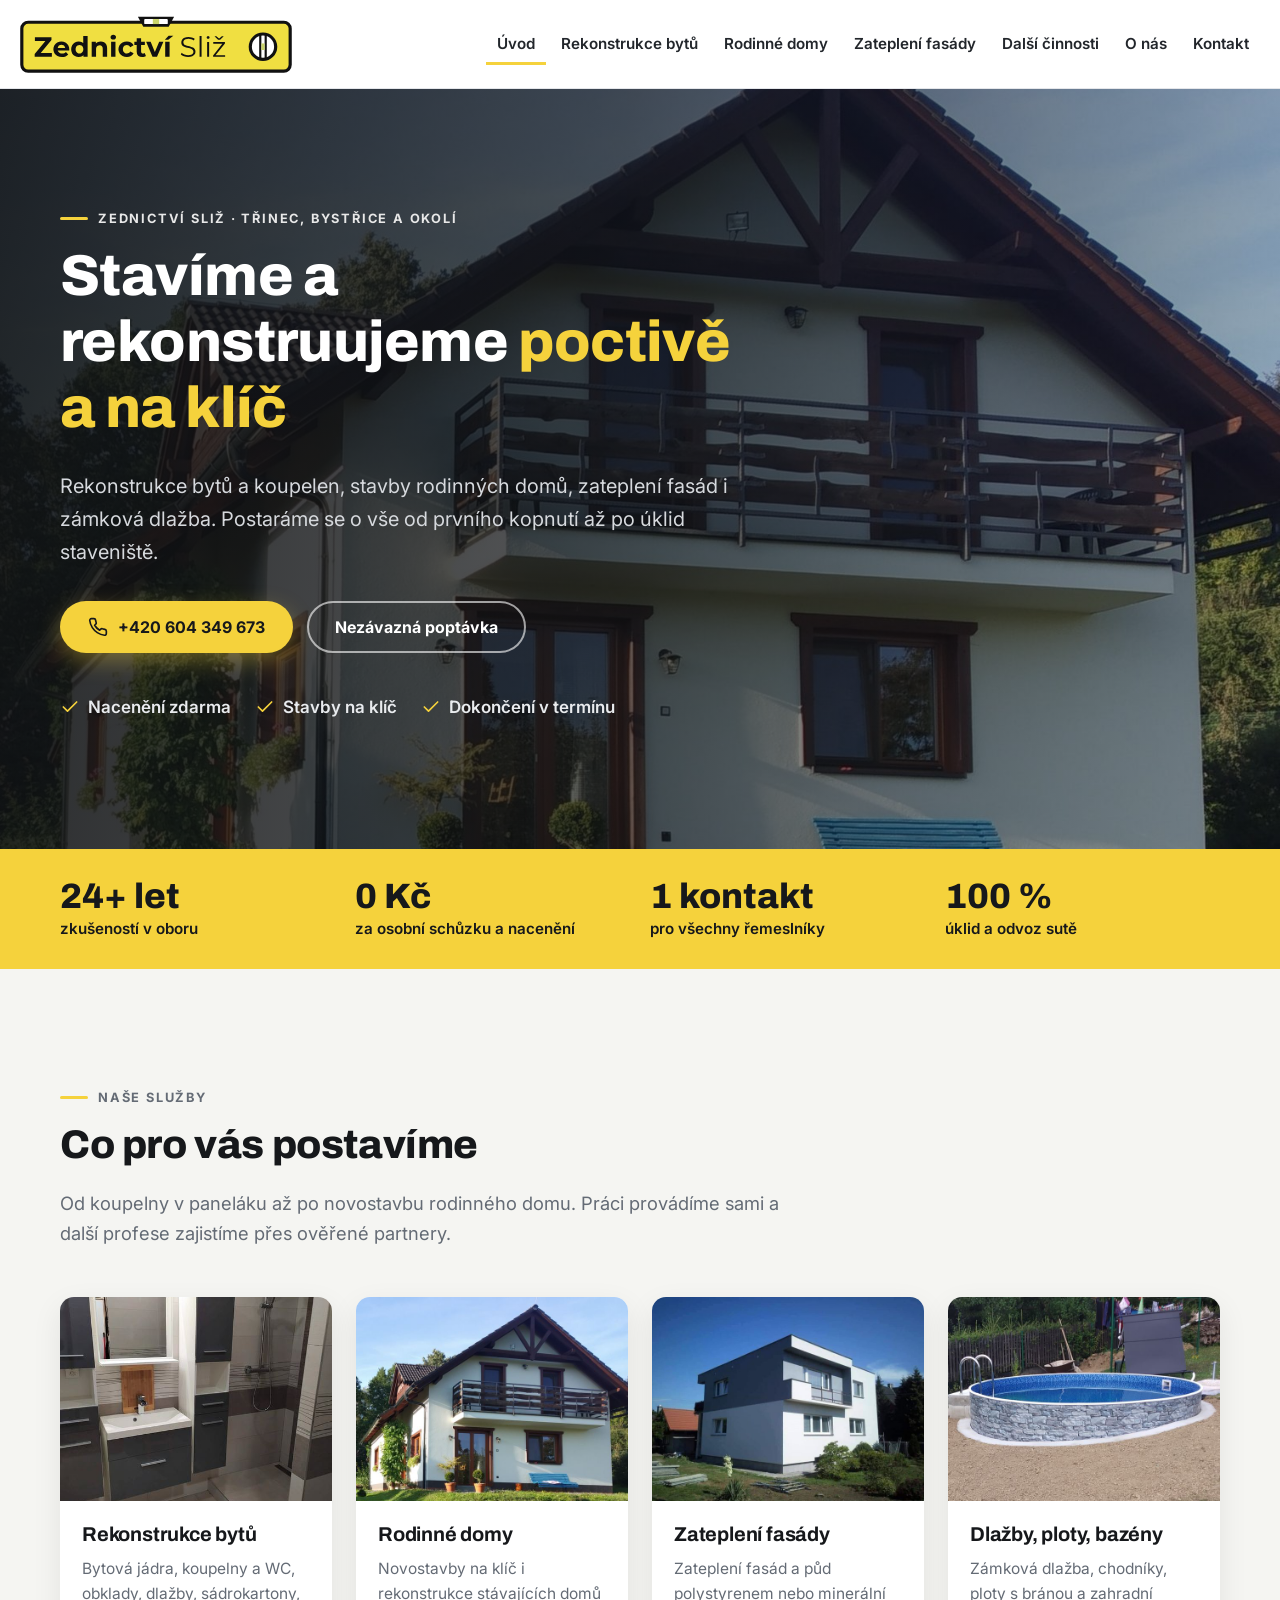
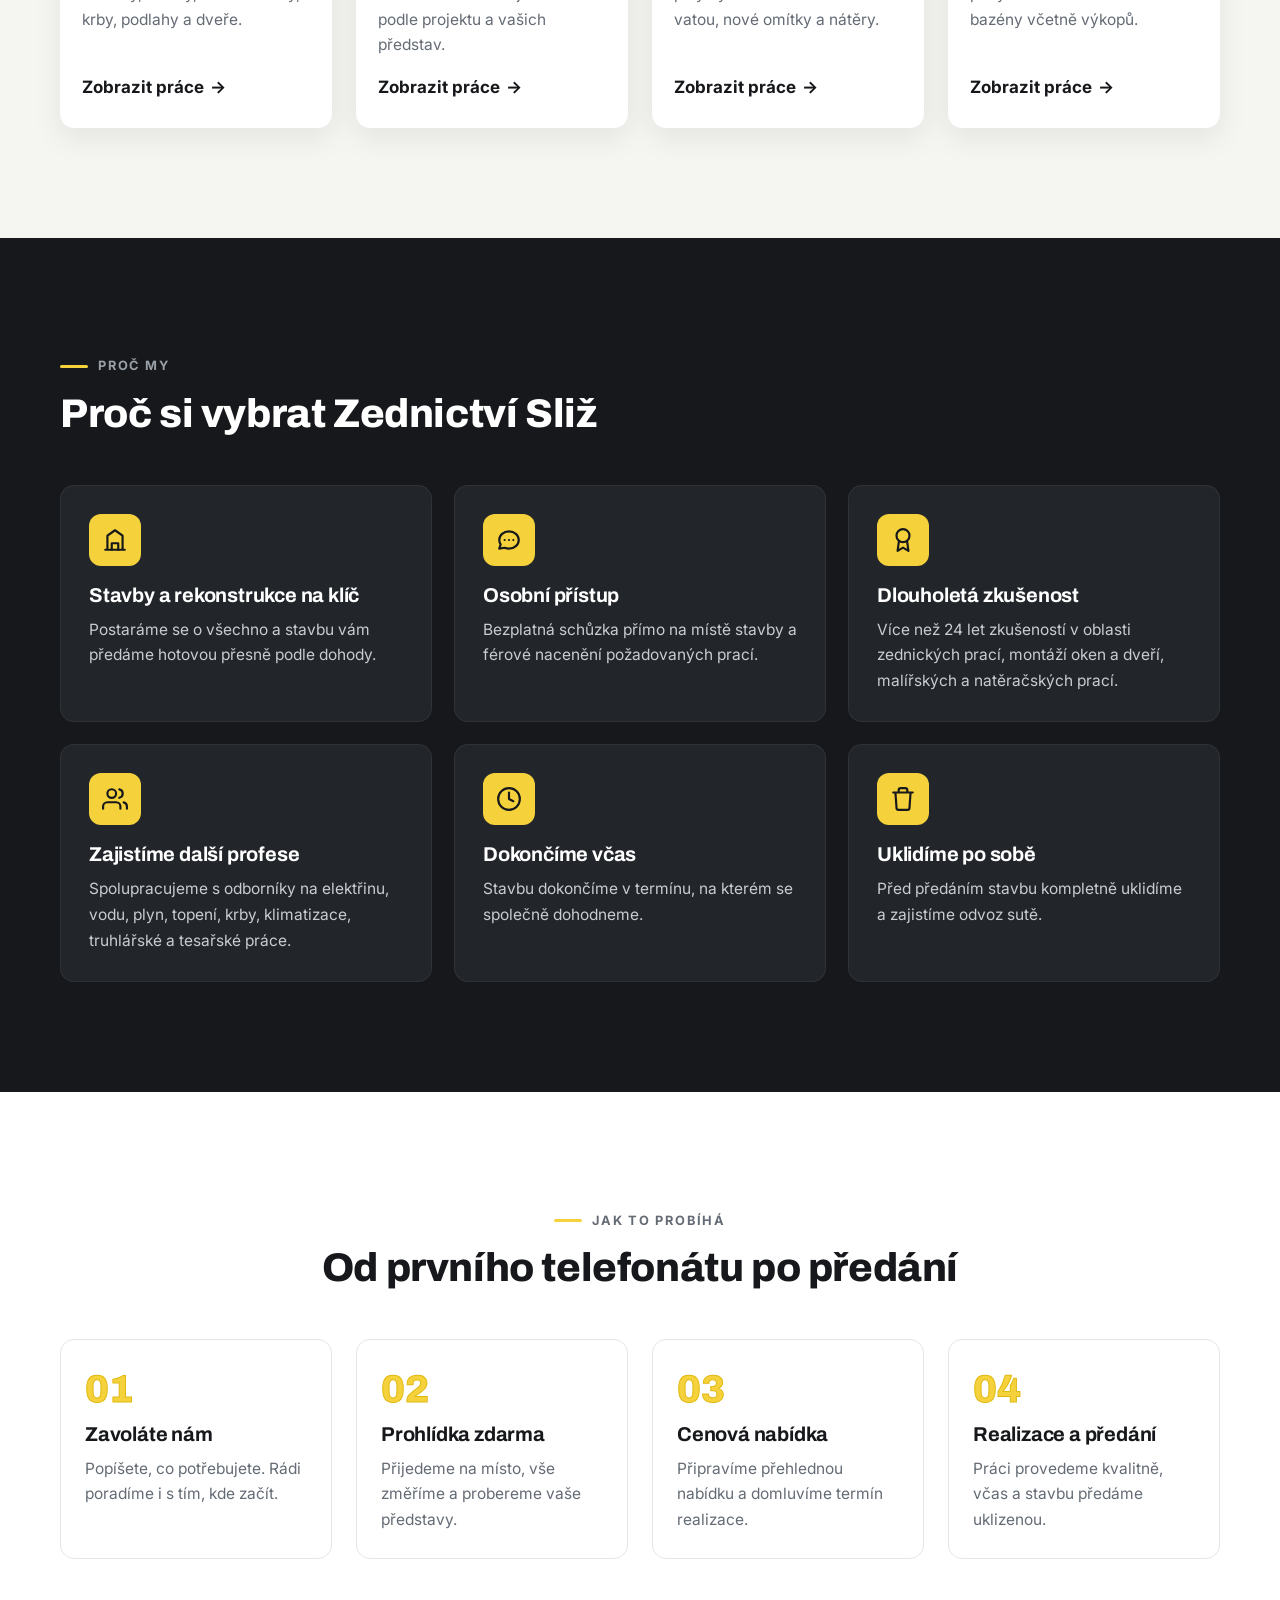
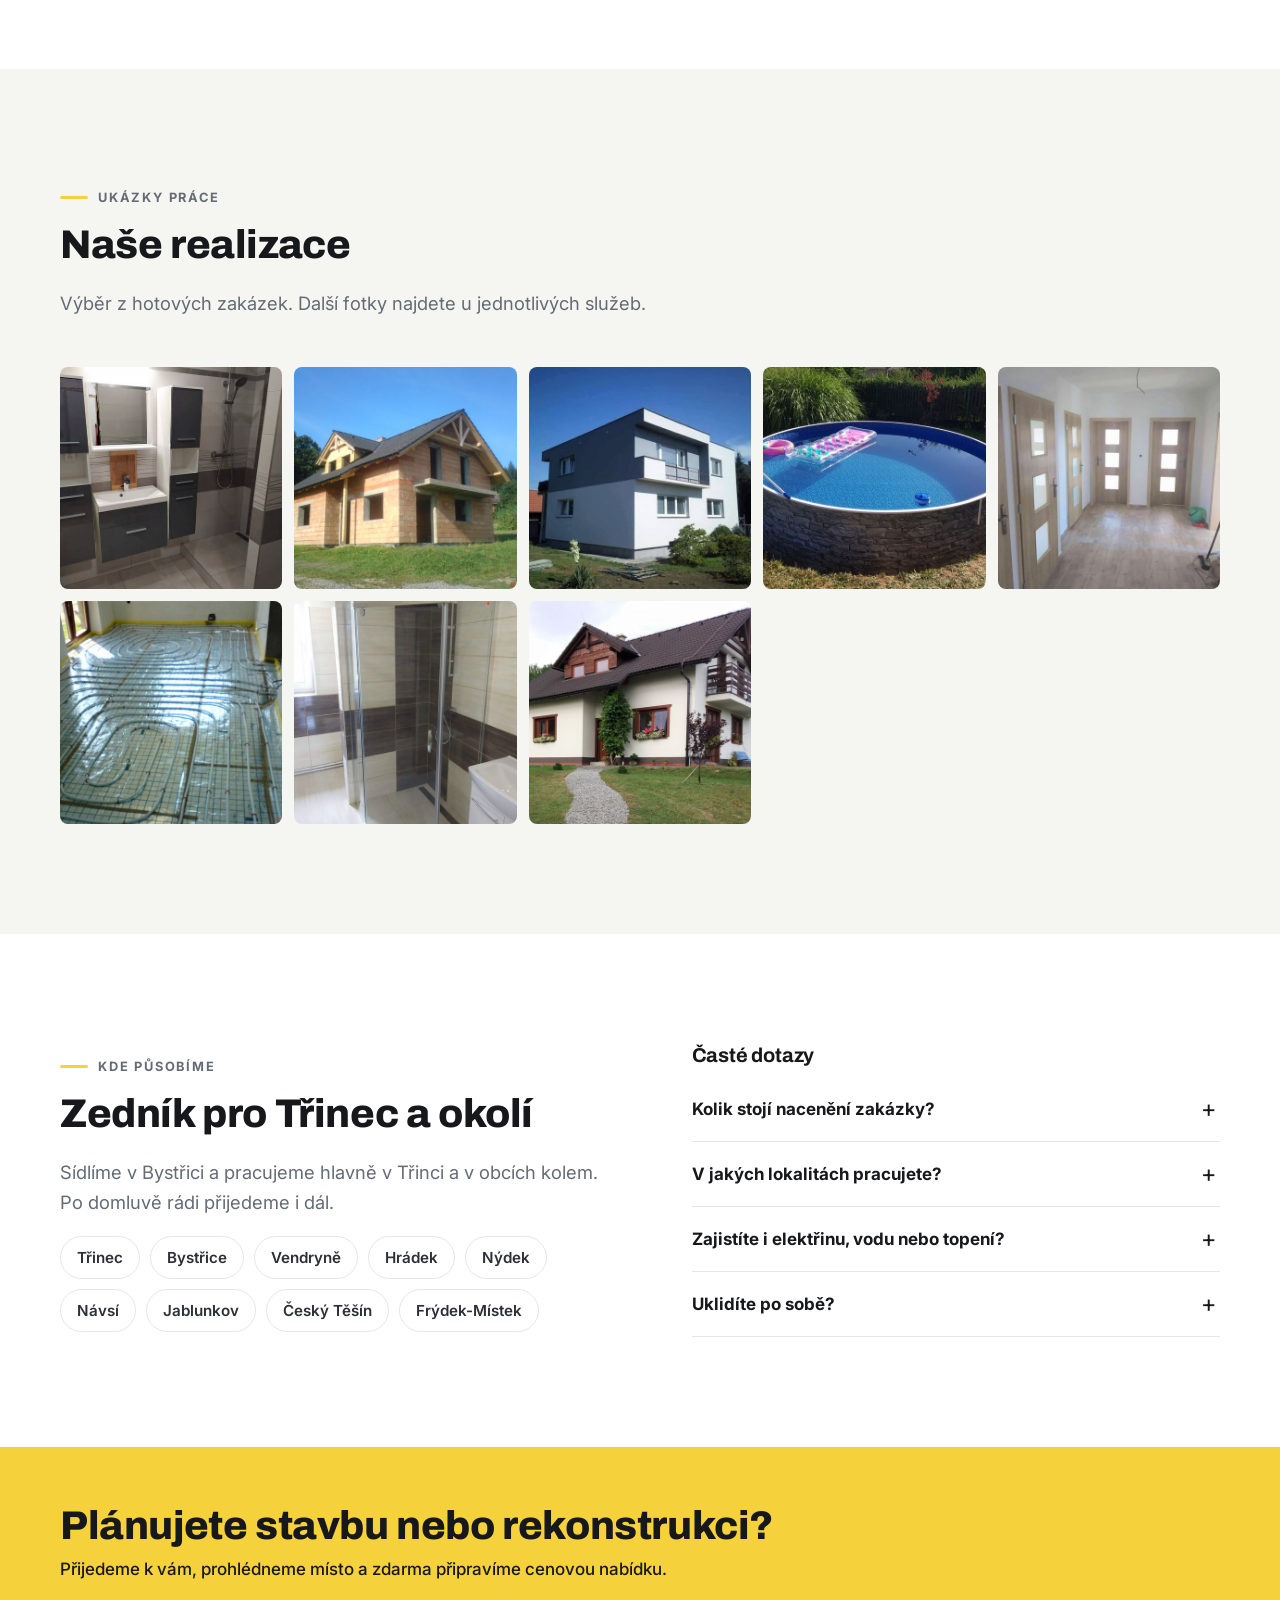
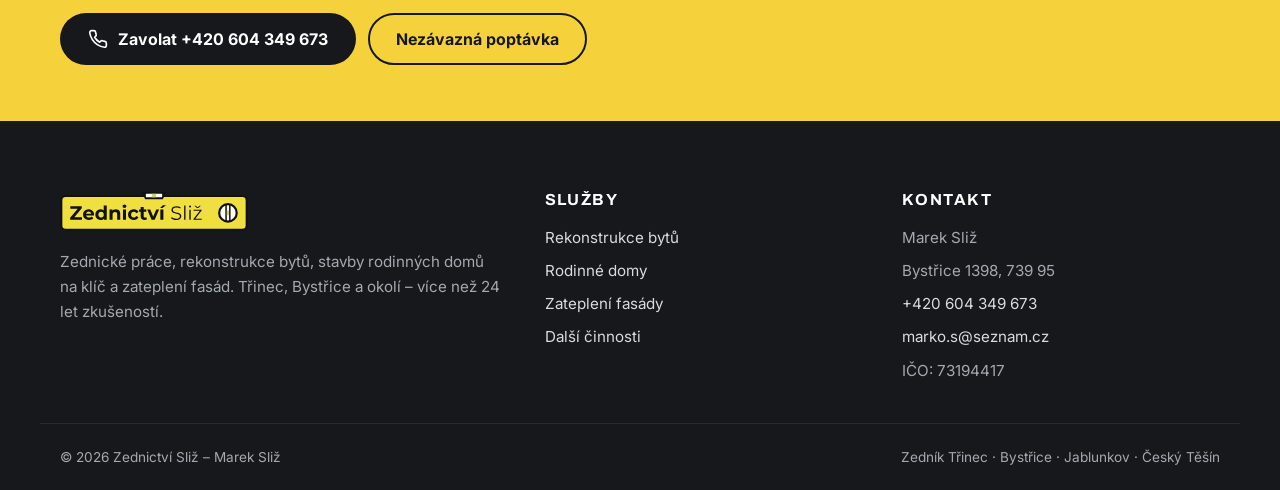
==== commit d925419b: "Praxe pevně 24+ let místo dopočtu od roku 1995" ====
--- a/index.html
+++ b/index.html
@@ -4,7 +4,7 @@
   <meta charset="utf-8">
   <meta name="viewport" content="width=device-width, initial-scale=1">
   <title>Zedník Třinec – rekonstrukce bytů, domy na klíč, zateplení | Zednictví Sliž</title>
-  <meta name="description" content="Zednictví Sliž z Bystřice – zednické práce, rekonstrukce bytů a koupelen, stavby rodinných domů na klíč a zateplení fasád v Třinci a okolí. Přes 30 let praxe, nacenění zdarma.">
+  <meta name="description" content="Zednictví Sliž z Bystřice – zednické práce, rekonstrukce bytů a koupelen, stavby rodinných domů na klíč a zateplení fasád v Třinci a okolí. Více než 24 let praxe, nacenění zdarma.">
   <link rel="canonical" href="https://www.zedniktrinec.cz/">
   <meta name="theme-color" content="#16181b">
 
@@ -12,7 +12,7 @@
   <meta property="og:locale" content="cs_CZ">
   <meta property="og:site_name" content="Zednictví Sliž">
   <meta property="og:title" content="Zedník Třinec – rekonstrukce bytů, domy na klíč, zateplení | Zednictví Sliž">
-  <meta property="og:description" content="Zednictví Sliž z Bystřice – zednické práce, rekonstrukce bytů a koupelen, stavby rodinných domů na klíč a zateplení fasád v Třinci a okolí. Přes 30 let praxe, nacenění zdarma.">
+  <meta property="og:description" content="Zednictví Sliž z Bystřice – zednické práce, rekonstrukce bytů a koupelen, stavby rodinných domů na klíč a zateplení fasád v Třinci a okolí. Více než 24 let praxe, nacenění zdarma.">
   <meta property="og:url" content="https://www.zedniktrinec.cz/">
   <meta property="og:image" content="https://www.zedniktrinec.cz/img/og-image.jpg">
   <meta name="twitter:card" content="summary_large_image">
@@ -23,7 +23,7 @@
   <link rel="preconnect" href="https://fonts.gstatic.com" crossorigin>
   <link rel="stylesheet" href="https://fonts.googleapis.com/css2?family=Archivo:wght@700;800&family=Inter:wght@400;500;600;700&display=swap">
   <link rel="stylesheet" href="css/style.css">
-  <script type="application/ld+json">{"@context": "https://schema.org", "@type": "HomeAndConstructionBusiness", "@id": "https://www.zedniktrinec.cz/#firma", "name": "Zednictví Sliž", "description": "Zednické práce, rekonstrukce bytů a koupelen, stavby rodinných domů na klíč a zateplení fasád – Třinec, Bystřice a okolí.", "url": "https://www.zedniktrinec.cz/", "logo": "https://www.zedniktrinec.cz/img/logo.png", "image": "https://www.zedniktrinec.cz/img/og-image.jpg", "telephone": "+420604349673", "email": "marko.s@seznam.cz", "founder": {"@type": "Person", "name": "Marek Sliž"}, "foundingDate": "1995", "taxID": "73194417", "address": {"@type": "PostalAddress", "streetAddress": "Bystřice 1398", "addressLocality": "Bystřice", "postalCode": "739 95", "addressRegion": "Moravskoslezský kraj", "addressCountry": "CZ"}, "areaServed": ["Třinec", "Bystřice", "Vendryně", "Hrádek", "Nýdek", "Návsí", "Jablunkov", "Český Těšín", "Frýdek-Místek"]}</script>
+  <script type="application/ld+json">{"@context": "https://schema.org", "@type": "HomeAndConstructionBusiness", "@id": "https://www.zedniktrinec.cz/#firma", "name": "Zednictví Sliž", "description": "Zednické práce, rekonstrukce bytů a koupelen, stavby rodinných domů na klíč a zateplení fasád – Třinec, Bystřice a okolí.", "url": "https://www.zedniktrinec.cz/", "logo": "https://www.zedniktrinec.cz/img/logo.png", "image": "https://www.zedniktrinec.cz/img/og-image.jpg", "telephone": "+420604349673", "email": "marko.s@seznam.cz", "founder": {"@type": "Person", "name": "Marek Sliž"}, "taxID": "73194417", "address": {"@type": "PostalAddress", "streetAddress": "Bystřice 1398", "addressLocality": "Bystřice", "postalCode": "739 95", "addressRegion": "Moravskoslezský kraj", "addressCountry": "CZ"}, "areaServed": ["Třinec", "Bystřice", "Vendryně", "Hrádek", "Nýdek", "Návsí", "Jablunkov", "Český Těšín", "Frýdek-Místek"]}</script>
   <script type="application/ld+json">{"@context": "https://schema.org", "@type": "FAQPage", "mainEntity": [{"@type": "Question", "name": "Kolik stojí nacenění zakázky?", "acceptedAnswer": {"@type": "Answer", "text": "Nic. Přijedeme k vám, prohlédneme místo stavby, probereme vaše představy a připravíme cenovou nabídku zdarma a nezávazně."}}, {"@type": "Question", "name": "V jakých lokalitách pracujete?", "acceptedAnswer": {"@type": "Answer", "text": "Nejčastěji v Třinci, Bystřici a okolních obcích – Vendryně, Hrádek, Nýdek, Návsí, Jablunkov, Český Těšín a dále v okrese Frýdek-Místek."}}, {"@type": "Question", "name": "Zajistíte i elektřinu, vodu nebo topení?", "acceptedAnswer": {"@type": "Answer", "text": "Ano. Dlouhodobě spolupracujeme s ověřenými elektrikáři, instalatéry, topenáři, odborníky na krby a klimatizace, truhláři i tesaři, takže se o koordinaci profesí nemusíte starat."}}, {"@type": "Question", "name": "Uklidíte po sobě?", "acceptedAnswer": {"@type": "Answer", "text": "Samozřejmě. Před předáním stavbu kompletně uklidíme a zajistíme odvoz sutě."}}]}</script>
 </head><body>
   <a class="skip-link" href="#obsah">Přeskočit na obsah</a>
@@ -67,7 +67,7 @@
 
     <section class="stats" aria-label="Zednictví Sliž v číslech">
       <div class="container stats__grid">
-        <div class="stat"><strong><span data-praxe>31</span>+ let</strong><span>zkušeností v oboru</span></div>
+        <div class="stat"><strong>24+ let</strong><span>zkušeností v oboru</span></div>
         <div class="stat"><strong>0 Kč</strong><span>za osobní schůzku a nacenění</span></div>
         <div class="stat"><strong>1 kontakt</strong><span>pro všechny řemeslníky</span></div>
         <div class="stat"><strong>100 %</strong><span>úklid a odvoz sutě</span></div>
@@ -138,7 +138,7 @@
           <div class="feature reveal">
             <div class="feature__icon"><svg viewBox="0 0 24 24" fill="none" stroke="currentColor" stroke-width="2" stroke-linecap="round" stroke-linejoin="round" aria-hidden="true"><circle cx="12" cy="8" r="6"/><path d="M8.2 13.2L7 22l5-3 5 3-1.2-8.8"/></svg></div>
             <h3>Dlouholetá zkušenost</h3>
-            <p>Přes <span data-praxe>31</span> let zednických prací, montáží oken a dveří, malířských a natěračských prací.</p>
+            <p>Více než 24 let zkušeností v oblasti zednických prací, montáží oken a dveří, malířských a natěračských prací.</p>
           </div>
           <div class="feature reveal">
             <div class="feature__icon"><svg viewBox="0 0 24 24" fill="none" stroke="currentColor" stroke-width="2" stroke-linecap="round" stroke-linejoin="round" aria-hidden="true"><path d="M17 21v-2a4 4 0 0 0-4-4H5a4 4 0 0 0-4 4v2"/><circle cx="9" cy="7" r="4"/><path d="M23 21v-2a4 4 0 0 0-3-3.9M16 3.1a4 4 0 0 1 0 7.8"/></svg></div>
@@ -245,7 +245,7 @@
     <div class="container footer-grid">
       <div>
         <img class="footer-logo" src="img/logo.svg" alt="Zednictví Sliž" width="300" height="64" loading="lazy">
-        <p>Zednické práce, rekonstrukce bytů, stavby rodinných domů na klíč a zateplení fasád. Třinec, Bystřice a okolí – již od roku 1995.</p>
+        <p>Zednické práce, rekonstrukce bytů, stavby rodinných domů na klíč a zateplení fasád. Třinec, Bystřice a okolí – více než 24 let zkušeností.</p>
       </div>
       <div>
         <h3>Služby</h3>
